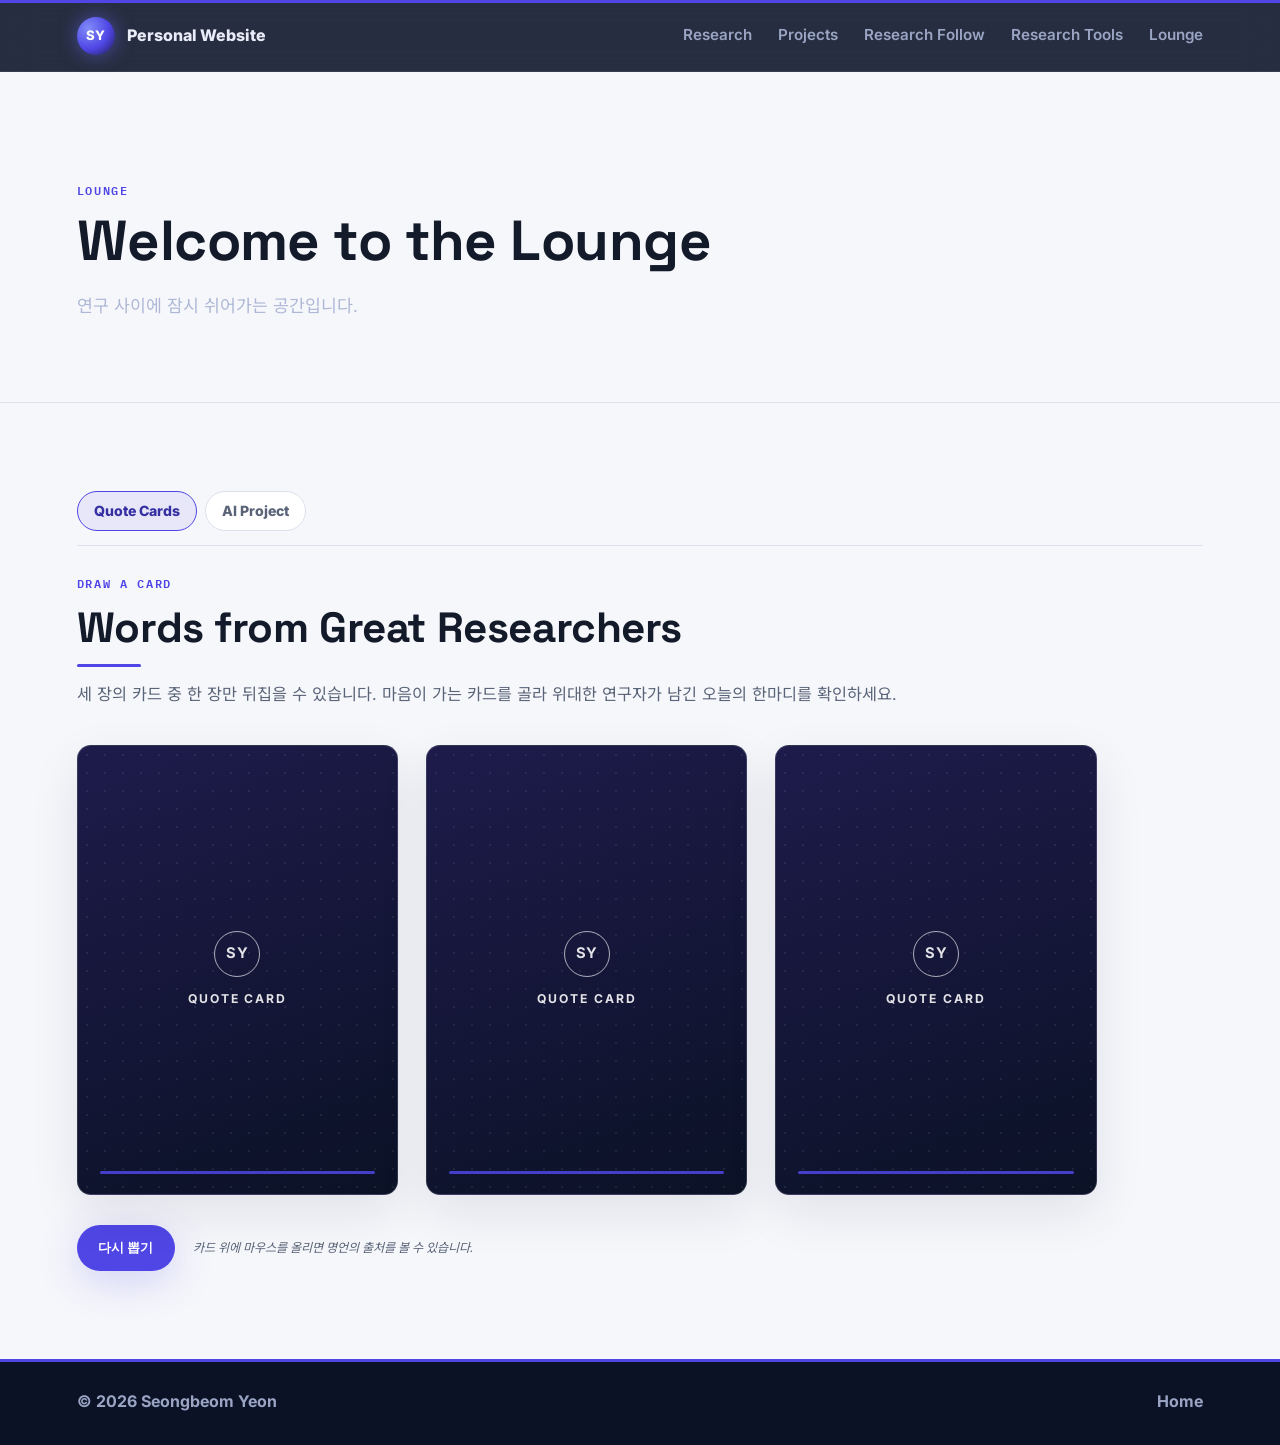
==== lounge.html @ f011535f "feat: Lounge·Research Themes 페이지와 네비게이션 드롭다운 추가 - Research Themes 상세 페이지 3종(theme-*.html)과 공용 진입점 th" ====
<!doctype html>
<html lang="ko">
  <head>
    <meta charset="UTF-8" />
    <meta name="viewport" content="width=device-width, initial-scale=1.0" />
    <meta name="robots" content="noindex" />
    <meta name="description" content="A hidden lounge — a small resting space inside the research portfolio." />
    <title>Lounge | Seongbeom Yeon</title>
    <link rel="preconnect" href="https://fonts.googleapis.com" />
    <link rel="preconnect" href="https://fonts.gstatic.com" crossorigin />
    <link
      href="https://fonts.googleapis.com/css2?family=Inter:wght@400;500;600;700;800&family=Noto+Sans+KR:wght@400;500;700;800&family=Space+Grotesk:wght@500;600;700&family=IBM+Plex+Mono:wght@500;600&display=swap"
      rel="stylesheet"
    />
    <link rel="stylesheet" href="css/styles.css" />
  </head>
  <body>
    <header class="site-header">
      <a class="brand" href="index.html" aria-label="Go to home">
        <span class="brand-mark">SY</span>
        <span>Personal Website</span>
      </a>
      <nav class="nav-links" aria-label="Primary navigation">
        <a href="index.html#research">Research</a>
        <div class="nav-item">
          <a href="index.html#projects">Projects</a>
          <div class="nav-dropdown">
            <a href="theme-nanomaterials-synthesis.html">Nanomaterials Synthesis</a>
            <a href="theme-surface-chemistry.html">Surface Chemistry</a>
            <a href="theme-direct-photolithography.html">Direct Photolithography</a>
          </div>
        </div>
        <a href="research-follow.html">Research Follow</a>
        <div class="nav-item">
          <a href="research-visualizations.html">Research Tools</a>
          <div class="nav-dropdown">
            <a href="research-visualizations.html#quantum">Band-gap Calculator</a>
            <a href="research-visualizations.html#surface-volume">S/V Ratio Calculator</a>
            <a href="research-visualizations.html#electron-cloud">Electron Cloud</a>
          </div>
        </div>
        <div class="nav-item">
          <a href="lounge.html" aria-current="page">Lounge</a>
          <div class="nav-dropdown">
            <a href="lounge.html#quote-cards">Quote Cards</a>
            <a href="lounge.html#ai-project">AI Project</a>
          </div>
        </div>
      </nav>
    </header>

    <main>
      <section class="page-hero section-band">
        <div>
          <p class="eyebrow">Lounge</p>
          <h1>Welcome to the Lounge</h1>
          <p class="hero-text">
            연구 사이에 잠시 쉬어가는 공간입니다.
          </p>
        </div>
      </section>

      <section class="section">
        <div class="tab-list" id="lounge-tabs" role="tablist" aria-label="Lounge menus">
          <button
            class="tab-button is-active"
            type="button"
            role="tab"
            data-tab="quote-cards"
            aria-selected="true"
            aria-controls="quote-cards-panel"
          >
            Quote Cards
          </button>
          <button
            class="tab-button"
            type="button"
            role="tab"
            data-tab="ai-project"
            aria-selected="false"
            aria-controls="ai-project-panel"
          >
            AI Project
          </button>
        </div>

        <div class="tab-panel" id="quote-cards-panel" data-tab-panel="quote-cards" role="tabpanel">
          <div class="section-heading">
            <p class="eyebrow">Draw a Card</p>
            <h2>Words from Great Researchers</h2>
            <p>
              세 장의 카드 중 한 장만 뒤집을 수 있습니다. 마음이 가는 카드를 골라 위대한 연구자가
              남긴 오늘의 한마디를 확인하세요.
            </p>
          </div>

          <div class="quote-deck" id="quote-deck" aria-live="polite"></div>

          <div class="quote-deck-toolbar">
            <button class="button primary" type="button" id="quote-redraw-button">다시 뽑기</button>
            <p class="calculator-reference">카드 위에 마우스를 올리면 명언의 출처를 볼 수 있습니다.</p>
          </div>
        </div>

        <div class="tab-panel" id="ai-project-panel" data-tab-panel="ai-project" role="tabpanel" hidden>
          <article class="project-showcase">
            <div class="section-heading">
              <p class="eyebrow">AI Project 01</p>
              <h2>AI Chat Program</h2>
              <p>직접 만든 AI chat 프로그램의 시연 영상입니다. 재생 버튼을 눌러 확인해 보세요.</p>
            </div>

            <figure class="video-frame">
              <div class="video-player" data-video-player>
                <video preload="metadata" poster="media/ai-chat-demo-poster.jpg" src="media/ai-chat-demo.mp4">
                  브라우저가 video 태그를 지원하지 않습니다.
                </video>
                <div class="video-controls">
                  <button class="video-control-button" type="button" data-play-toggle aria-label="재생/일시정지">▶</button>
                  <span class="video-time" data-seek-current>0:00</span>
                  <div class="video-seek-track" data-seek-track aria-label="재생 위치 이동">
                    <div class="video-seek-fill" data-seek-fill></div>
                  </div>
                  <span class="video-time" data-seek-duration>0:00</span>
                  <button class="video-control-button" type="button" data-fullscreen aria-label="전체 화면">⛶</button>
                </div>
              </div>
              <figcaption>AI chat 프로그램 데모 녹화 영상 · 하단 재생바를 드래그하면 원하는 시간으로 이동합니다</figcaption>
            </figure>

            <p class="calculator-reference">
              영상 파일을 <code>media/ai-chat-demo.mp4</code> 경로에 넣으면 이 자리에서 재생됩니다.
            </p>
          </article>

          <article class="project-showcase">
            <div class="section-heading">
              <p class="eyebrow">AI Project 02</p>
              <h2>Second Brain Project</h2>
              <p>개인 지식을 축적하고 연결하는 Second Brain 프로젝트의 시연 영상입니다.</p>
            </div>

            <figure class="video-frame">
              <div class="video-player" data-video-player>
                <video preload="metadata" src="media/second-brain-demo.mp4">
                  브라우저가 video 태그를 지원하지 않습니다.
                </video>
                <div class="video-controls">
                  <button class="video-control-button" type="button" data-play-toggle aria-label="재생/일시정지">▶</button>
                  <span class="video-time" data-seek-current>0:00</span>
                  <div class="video-seek-track" data-seek-track aria-label="재생 위치 이동">
                    <div class="video-seek-fill" data-seek-fill></div>
                  </div>
                  <span class="video-time" data-seek-duration>0:00</span>
                  <button class="video-control-button" type="button" data-fullscreen aria-label="전체 화면">⛶</button>
                </div>
              </div>
              <figcaption>Second Brain 프로젝트 데모 녹화 영상 · 하단 재생바를 드래그하면 원하는 시간으로 이동합니다</figcaption>
            </figure>

            <p class="calculator-reference">
              영상 파일을 <code>media/second-brain-demo.mp4</code> 경로에 넣으면 이 자리에서 재생됩니다.
            </p>
          </article>
        </div>
      </section>
    </main>

    <footer class="site-footer">
      <span>&copy; <span id="year"></span> Seongbeom Yeon</span>
      <a href="index.html">Home</a>
    </footer>

    <script type="module" src="js/pages/lounge-page.js"></script>
  </body>
</html>
---- css/styles.css ----
:root {
  --bg: #f6f7fb;
  --surface: #ffffff;
  --ink: #131a2a;
  --muted: #5a6478;
  --line: #dde1ec;
  --accent: #4f46e5;
  --accent-dark: #3730a3;
  --clay: #d97706;
  --blue: #2563eb;
  --deep: #0b1226;
  --deep-soft: #121a33;
  --accent-line: #4f46e5;
  --shadow: 0 18px 50px rgba(19, 26, 42, 0.09);
  --glow: 0 10px 40px rgba(79, 70, 229, 0.22);
  --radius: 12px;
  --font-display: "Space Grotesk", "Noto Sans KR", system-ui, sans-serif;
  --font-mono: "IBM Plex Mono", "Noto Sans KR", monospace;
}

* {
  box-sizing: border-box;
}

html {
  scroll-behavior: smooth;
}

body {
  margin: 0;
  background: var(--bg);
  color: var(--ink);
  font-family: "Inter", "Noto Sans KR", system-ui, sans-serif;
  line-height: 1.6;
}

a {
  color: inherit;
  text-decoration: none;
}

/* ---------- Header: dark instrument bar with accent edge ---------- */

.site-header {
  position: sticky;
  top: 0;
  z-index: 10;
  display: flex;
  align-items: center;
  justify-content: space-between;
  min-height: 72px;
  padding: 0 6vw;
  border-bottom: 1px solid rgba(255, 255, 255, 0.08);
  background: rgba(11, 18, 38, 0.88);
  color: #e8ecf8;
  backdrop-filter: blur(16px);
}

.site-header::before {
  content: "";
  position: absolute;
  top: 0;
  left: 0;
  right: 0;
  height: 3px;
  background: var(--accent-line);
}

.brand,
.nav-links,
.site-footer {
  display: flex;
  align-items: center;
}

.brand {
  gap: 12px;
  font-weight: 800;
}

.brand-mark {
  display: grid;
  width: 38px;
  height: 38px;
  place-items: center;
  border: 0;
  border-radius: 50%;
  background: radial-gradient(circle at 30% 30%, #818cf8, #4f46e5 55%, #1e1b4b);
  box-shadow: 0 0 18px rgba(99, 102, 241, 0.55);
  color: #fff;
  font-size: 0.82rem;
}

.nav-links {
  gap: 26px;
  color: #9aa5c4;
  font-size: 0.95rem;
  font-weight: 600;
}

.nav-links a:hover {
  color: #fff;
}

.text-link:hover,
.site-footer a:hover {
  color: #a5b4fc;
}

.nav-item {
  position: relative;
}

.nav-dropdown {
  position: absolute;
  top: calc(100% + 10px);
  left: 50%;
  transform: translateX(-50%);
  display: none;
  min-width: 200px;
  padding: 8px;
  border: 1px solid rgba(255, 255, 255, 0.12);
  border-radius: var(--radius);
  background: var(--deep-soft);
  box-shadow: 0 18px 50px rgba(0, 0, 0, 0.45);
}

/* invisible bridge so hover survives the gap between link and dropdown */
.nav-dropdown::before {
  content: "";
  position: absolute;
  top: -12px;
  left: 0;
  right: 0;
  height: 12px;
}

.nav-item:hover .nav-dropdown,
.nav-item:focus-within .nav-dropdown {
  display: block;
}

.nav-dropdown a {
  display: block;
  padding: 7px 10px;
  border-radius: 8px;
  font-size: 0.85rem;
  white-space: nowrap;
}

.nav-dropdown a:hover,
.nav-dropdown a:focus-visible {
  background: rgba(129, 140, 248, 0.16);
  color: #c7d2fe;
}

.section-band,
.section {
  padding: 88px 6vw;
}

/* ---------- Hero: glowing quantum dots on deep navy ---------- */

.hero {
  position: relative;
  display: grid;
  grid-template-columns: minmax(0, 1.1fr) minmax(320px, 0.9fr);
  gap: 56px;
  min-height: calc(92vh - 72px);
  align-items: center;
  overflow: hidden;
  background:
    radial-gradient(rgba(255, 255, 255, 0.055) 1px, transparent 1.6px),
    radial-gradient(560px 420px at 12% 18%, rgba(99, 102, 241, 0.32), transparent 70%),
    radial-gradient(520px 420px at 88% 24%, rgba(59, 130, 246, 0.22), transparent 70%),
    radial-gradient(620px 480px at 70% 92%, rgba(79, 70, 229, 0.18), transparent 70%),
    var(--deep);
  background-size: 26px 26px, auto, auto, auto, auto;
  color: #eef1fb;
}

/* floating quantum dots */
.hero::before,
.hero::after {
  content: "";
  position: absolute;
  border-radius: 50%;
  pointer-events: none;
}

.hero::before {
  width: 14px;
  height: 14px;
  top: 22%;
  left: 44%;
  background: #818cf8;
  box-shadow:
    0 0 22px 6px rgba(129, 140, 248, 0.55),
    26vw 34vh 18px 4px rgba(99, 102, 241, 0.5),
    -18vw 44vh 16px 3px rgba(96, 165, 250, 0.45);
}

.hero::after {
  width: 10px;
  height: 10px;
  top: 66%;
  left: 8%;
  background: #a5b4fc;
  box-shadow:
    0 0 20px 5px rgba(165, 180, 252, 0.55),
    38vw -28vh 14px 3px rgba(79, 70, 229, 0.45);
}

.hero-copy {
  position: relative;
  z-index: 1;
  display: grid;
  gap: 24px;
}

.eyebrow,
.box-label {
  margin: 0 0 12px;
  color: var(--accent);
  font-family: var(--font-mono);
  font-size: 0.74rem;
  font-weight: 600;
  letter-spacing: 0.14em;
  text-transform: uppercase;
}

.hero .eyebrow {
  color: #a5b4fc;
}

h1,
h2,
h3,
p {
  margin-top: 0;
}

h1,
h2,
h3 {
  font-family: var(--font-display);
}

h1 {
  max-width: 920px;
  margin-bottom: 22px;
  font-size: clamp(2.05rem, 4.4vw, 4.05rem);
  line-height: 1.03;
  letter-spacing: -0.01em;
}

.hero h1 {
  max-width: 780px;
  margin-bottom: 0;
  font-size: clamp(2rem, 3.7vw, 3.55rem);
}

h2 {
  margin-bottom: 14px;
  font-size: clamp(1.85rem, 3.3vw, 3.05rem);
  line-height: 1.08;
  letter-spacing: -0.01em;
}

h3 {
  margin-bottom: 10px;
  font-size: 1.18rem;
  line-height: 1.28;
}

.hero-text {
  max-width: 720px;
  margin-bottom: 8px;
  color: #aeb8d6;
  font-size: 1.08rem;
}

.button {
  display: inline-flex;
  align-items: center;
  justify-content: center;
  min-height: 46px;
  padding: 0 20px;
  border: 1px solid var(--ink);
  border-radius: 999px;
  font-weight: 800;
}

.button.primary {
  border-color: transparent;
  background: var(--accent);
  box-shadow: var(--glow);
  color: #fff;
}

.button.primary:hover {
  background: var(--accent-dark);
}

.stat-grid {
  display: grid;
  grid-template-columns: repeat(3, minmax(0, 1fr));
  gap: 18px;
  max-width: 820px;
  margin: 12px 0 0;
}

.stat-grid div {
  padding: 20px 0 0;
  border-top: 1px solid rgba(255, 255, 255, 0.16);
}

.stat-grid dt {
  color: #8fa0c9;
  font-family: var(--font-mono);
  font-size: 0.72rem;
  font-weight: 600;
  letter-spacing: 0.1em;
  text-transform: uppercase;
}

.stat-grid dd {
  margin: 10px 0 0;
  font-weight: 700;
}

.stat-grid dd span {
  display: flex;
  align-items: baseline;
  gap: 8px;
  margin-top: 5px;
}

.stat-grid dd span::before {
  content: "";
  flex: 0 0 auto;
  width: 6px;
  height: 6px;
  border-radius: 50%;
  background: #818cf8;
  box-shadow: 0 0 8px rgba(129, 140, 248, 0.8);
  transform: translateY(-1px);
}

.research-visual {
  position: relative;
  z-index: 1;
  min-height: 480px;
  border: 1px solid rgba(255, 255, 255, 0.14);
  border-radius: var(--radius);
  box-shadow: 0 24px 70px rgba(0, 0, 0, 0.4);
}

.cv-placeholder {
  display: grid;
  place-items: center;
  padding: 32px;
  background: rgba(255, 255, 255, 0.04);
  backdrop-filter: blur(8px);
}

.cv-placeholder > div {
  width: 100%;
  min-height: 360px;
  display: grid;
  place-content: center;
  padding: 32px;
  border: 1px dashed rgba(174, 184, 214, 0.4);
  border-radius: var(--radius);
  color: #aeb8d6;
  text-align: center;
}

.cv-placeholder h2 {
  margin-bottom: 8px;
  color: #fff;
  font-size: clamp(1.5rem, 2.2vw, 2.1rem);
}

/* ---------- Content sections ---------- */

.section {
  border-top: 1px solid var(--line);
}

.section.muted {
  background:
    radial-gradient(rgba(79, 70, 229, 0.07) 1px, transparent 1.5px),
    #eef0f9;
  background-size: 22px 22px, auto;
}

.section-heading {
  max-width: 820px;
  margin-bottom: 38px;
}

.section-heading h2 {
  position: relative;
  padding-bottom: 16px;
}

.section-heading h2::after {
  content: "";
  position: absolute;
  left: 0;
  bottom: 0;
  width: 64px;
  height: 3px;
  border-radius: 999px;
  background: var(--accent-line);
}

.section-heading p:not(.eyebrow) {
  color: var(--muted);
  font-size: 1.02rem;
}

.research-layout {
  display: grid;
  grid-template-columns: minmax(280px, 0.36fr) minmax(0, 0.64fr);
  gap: 18px;
  align-items: stretch;
}

.scholar-box,
.publication-card,
.follow-preview,
.follow-card,
.theme-grid article {
  border: 1px solid var(--line);
  border-radius: var(--radius);
  background: var(--surface);
}

.scholar-box {
  position: static;
  height: 100%;
  min-height: 100%;
  padding: 18px;
}

.scholar-box p:not(.box-label),
.publication-card p,
.follow-preview p,
.follow-card p,
.theme-grid p {
  color: var(--muted);
}

.text-link {
  display: inline-flex;
  margin-top: 10px;
  color: var(--accent-dark);
  font-weight: 800;
}

.citation-widget {
  margin-top: 16px;
}

.citation-table {
  width: 100%;
  border-collapse: collapse;
  font-size: 0.8rem;
}

.citation-table th,
.citation-table td {
  padding: 6px;
  border-bottom: 1px solid var(--line);
  text-align: right;
}

.citation-table td {
  font-family: var(--font-mono);
}

.citation-table th:first-child {
  color: var(--muted);
  text-align: left;
}

.citation-chart {
  display: flex;
  align-items: end;
  justify-content: space-between;
  gap: 2px;
  height: 150px;
  margin-top: 12px;
  padding: 10px;
  border: 1px solid var(--line);
  border-radius: var(--radius);
  background: #f8f9ff;
}

.citation-chart span {
  flex: 1 1 0;
  height: var(--bar-height);
  min-height: 10px;
  max-width: 32px;
  border-radius: 6px 6px 2px 2px;
  background: linear-gradient(180deg, #6366f1, rgba(99, 102, 241, 0.4));
}

.citation-years {
  display: flex;
  justify-content: space-between;
  gap: 2px;
  padding: 0 10px;
  margin-top: 5px;
  color: var(--muted);
  font-family: var(--font-mono);
  font-size: 0.62rem;
  font-weight: 600;
}

.citation-years span {
  flex: 1 1 0;
  max-width: 32px;
  text-align: center;
}

.citation-note {
  margin: 9px 0 0;
  font-size: 0.74rem;
}

.publication-list {
  display: grid;
  gap: 10px;
}

.publication-showcase {
  display: grid;
  gap: 18px;
  height: 100%;
}

.publication-showcase > div {
  display: grid;
}

.publication-card {
  padding: 12px 14px;
  transition: border-color 0.2s ease;
}

.publication-card:hover {
  border-color: rgba(79, 70, 229, 0.45);
}

.publication-card-featured {
  border-color: rgba(79, 70, 229, 0.4);
  background:
    linear-gradient(135deg, rgba(99, 102, 241, 0.1), transparent 55%),
    var(--surface);
}

.publication-card h3 {
  max-width: 840px;
  margin-bottom: 5px;
  font-size: 0.98rem;
}

.publication-card p {
  margin-bottom: 0;
  font-size: 0.86rem;
}

/* ---------- Theme cards: spectral top edge + lift ---------- */

.theme-grid {
  display: grid;
  gap: 14px;
  grid-template-columns: repeat(3, minmax(0, 1fr));
}

.theme-grid article {
  position: relative;
  height: 100%;
  padding: 26px 22px 22px;
  overflow: hidden;
}

.theme-grid article::before {
  content: "";
  position: absolute;
  top: 0;
  left: 0;
  right: 0;
  height: 3px;
  background: var(--accent-line);
  opacity: 0.85;
}

.theme-card-link {
  display: block;
  color: inherit;
  text-decoration: none;
}

.theme-card-link article {
  transition: border-color 0.2s ease, box-shadow 0.25s ease, transform 0.25s ease;
}

.theme-card-link:hover article,
.theme-card-link:focus-visible article {
  border-color: rgba(79, 70, 229, 0.55);
  box-shadow: var(--glow);
  transform: translateY(-4px);
}

.status-flag {
  display: inline-block;
  margin-left: 6px;
  padding: 1px 9px;
  border: 1px solid rgba(217, 119, 6, 0.35);
  border-radius: 999px;
  background: rgba(245, 158, 11, 0.12);
  color: var(--clay);
  font-size: 0.66rem;
  font-weight: 700;
  letter-spacing: 0.02em;
  vertical-align: middle;
  white-space: nowrap;
}

.follow-preview {
  display: flex;
  align-items: center;
  justify-content: space-between;
  gap: 24px;
  padding: 26px;
}

.follow-preview p:last-child {
  margin-bottom: 0;
}

.page-hero {
  display: grid;
  grid-template-columns: minmax(0, 1fr);
  gap: 24px;
  align-items: center;
  min-height: 330px;
  padding-bottom: 54px;
}

.page-hero h1 {
  max-width: 860px;
}

.follow-toolbar {
  display: flex;
  align-items: end;
  justify-content: space-between;
  gap: 20px;
  margin-bottom: 18px;
}

.follow-status {
  display: none;
}

.follow-toolbar h2 {
  margin-bottom: 0;
}

.loading-card,
.empty-state {
  border: 1px solid var(--line);
  border-radius: var(--radius);
  background: var(--surface);
}

.follow-list {
  display: grid;
  gap: 8px;
}

.loading-card {
  display: flex;
  align-items: center;
  gap: 14px;
  padding: 18px;
  color: var(--muted);
}

.loading-card h3 {
  margin-bottom: 2px;
  font-size: 1rem;
}

.loading-card p {
  margin-bottom: 0;
}

.loading-spinner {
  width: 24px;
  height: 24px;
  flex: 0 0 auto;
  border: 3px solid rgba(79, 70, 229, 0.16);
  border-top-color: var(--accent);
  border-radius: 50%;
  animation: spin 0.85s linear infinite;
}

@keyframes spin {
  to {
    transform: rotate(360deg);
  }
}

.follow-card {
  display: grid;
  grid-template-columns: minmax(126px, 0.18fr) minmax(0, 1fr) auto;
  gap: 14px;
  align-items: center;
  padding: 12px 14px;
}

.follow-date {
  color: var(--accent-dark);
  font-family: var(--font-mono);
  font-size: 0.76rem;
  font-weight: 600;
}

.follow-topic {
  display: inline-flex;
  width: fit-content;
  margin-top: 6px;
  padding: 3px 8px;
  border: 1px solid var(--line);
  border-radius: 999px;
  color: var(--muted);
  font-size: 0.7rem;
  font-weight: 800;
  text-transform: uppercase;
}

.follow-card h3 {
  margin-bottom: 3px;
  font-size: 0.98rem;
  line-height: 1.28;
}

.follow-card p {
  margin-bottom: 0;
}

.follow-doi {
  font-size: 0.8rem;
  overflow-wrap: anywhere;
}

.follow-open {
  margin-top: 0;
  white-space: nowrap;
}

.empty-state {
  padding: 28px;
}

.empty-state p {
  margin-bottom: 0;
  color: var(--muted);
}

/* ---------- Footer: dark bookend with accent edge ---------- */

.site-footer {
  position: relative;
  justify-content: space-between;
  min-height: 86px;
  padding: 0 6vw;
  border-top: 0;
  background: var(--deep);
  color: #9aa5c4;
  font-weight: 700;
}

.site-footer::before {
  content: "";
  position: absolute;
  top: 0;
  left: 0;
  right: 0;
  height: 3px;
  background: var(--accent-line);
}

/* ---------- Tabs & calculators (shared pages) ---------- */

.tab-list {
  display: flex;
  flex-wrap: wrap;
  gap: 8px;
  margin-bottom: 28px;
  padding-bottom: 14px;
  border-bottom: 1px solid var(--line);
}

.tab-button {
  display: inline-flex;
  align-items: center;
  gap: 8px;
  min-height: 40px;
  padding: 0 16px;
  border: 1px solid var(--line);
  border-radius: 999px;
  background: var(--surface);
  color: var(--muted);
  cursor: pointer;
  font: inherit;
  font-size: 0.88rem;
  font-weight: 800;
}

.tab-button:hover:not(:disabled),
.tab-button.is-active {
  border-color: var(--accent);
  background: rgba(79, 70, 229, 0.09);
  color: var(--accent-dark);
}

.tab-button:disabled {
  cursor: not-allowed;
  opacity: 0.6;
}

.tab-panel[hidden] {
  display: none;
}

.calculator-layout {
  display: grid;
  grid-template-columns: minmax(280px, 0.4fr) minmax(0, 0.6fr);
  gap: 18px;
  align-items: start;
}

.calculator-controls,
.calculator-result {
  display: grid;
  gap: 16px;
  padding: 20px;
  border: 1px solid var(--line);
  border-radius: var(--radius);
  background: var(--surface);
}

.param-field {
  display: grid;
  gap: 8px;
}

.param-field span {
  color: var(--muted);
  font-family: var(--font-mono);
  font-size: 0.76rem;
  font-weight: 600;
  letter-spacing: 0.06em;
  text-transform: uppercase;
}

.param-field select,
.param-field input[type="range"] {
  width: 100%;
}

.param-field select {
  min-height: 40px;
  padding: 0 10px;
  border: 1px solid var(--line);
  border-radius: var(--radius);
  background: var(--surface);
  color: var(--ink);
  font: inherit;
}

.param-field input[type="range"] {
  accent-color: var(--accent);
}

.param-field output {
  color: var(--accent-dark);
  font-family: var(--font-mono);
  font-weight: 600;
}

.calculator-reference {
  margin: 0;
  color: var(--muted);
  font-size: 0.76rem;
  font-style: italic;
}

.morphology-params {
  display: grid;
  gap: 16px;
}

.morphology-diagram svg {
  width: 100%;
  max-width: 260px;
  height: auto;
  display: block;
  margin: 0 auto;
}

.morphology-diagram .face {
  stroke: rgba(19, 26, 42, 0.5);
  stroke-width: 1;
  stroke-linejoin: round;
}

.morphology-diagram .edge {
  stroke: rgba(19, 26, 42, 0.75);
  stroke-width: 1.4;
  stroke-linejoin: round;
  stroke-linecap: round;
  fill: none;
}

.morphology-diagram .edge-hidden {
  stroke: rgba(19, 26, 42, 0.4);
  stroke-width: 1.2;
  stroke-dasharray: 4 3;
  fill: none;
}

.morphology-diagram .dimension-line {
  stroke: var(--accent-dark);
  stroke-width: 1;
  stroke-dasharray: 3 3;
  fill: none;
}

.morphology-diagram text {
  fill: var(--muted);
  font-size: 9px;
  font-weight: 700;
}

.emission-swatch {
  height: 84px;
  border: 1px solid var(--line);
  border-radius: var(--radius);
  background-color: transparent;
  transition: background-color 0.2s ease;
}

.emission-swatch.is-non-visible {
  background-image: repeating-linear-gradient(
    45deg,
    var(--line),
    var(--line) 6px,
    transparent 6px,
    transparent 12px
  );
}

.calculator-output {
  display: grid;
  gap: 10px;
  margin: 0;
}

.calculator-output div {
  padding-top: 10px;
  border-top: 1px solid var(--line);
}

.calculator-output dt {
  color: var(--muted);
  font-family: var(--font-mono);
  font-size: 0.72rem;
  font-weight: 600;
  letter-spacing: 0.06em;
  text-transform: uppercase;
}

.calculator-output dt .keep-case {
  text-transform: none;
}

.calculator-output dd {
  margin: 4px 0 0;
  font-weight: 700;
}

.calculator-chart svg {
  width: 100%;
  height: auto;
}

.calculator-chart path {
  fill: none;
  stroke: var(--accent);
  stroke-width: 2;
}

.calculator-chart circle {
  fill: var(--clay);
}

.calculator-chart text {
  fill: var(--muted);
  font-size: 9px;
}

.param-field input[type="text"] {
  width: 100%;
  min-height: 40px;
  padding: 0 10px;
  border: 1px solid var(--line);
  border-radius: var(--radius);
  background: var(--surface);
  color: var(--ink);
  font: inherit;
}

.electron-cloud-canvas-wrap {
  position: relative;
  border: 1px solid var(--line);
  border-radius: var(--radius);
  background: #fff;
  overflow: hidden;
}

.electron-cloud-canvas-wrap canvas {
  display: block;
  width: 100%;
}

.electron-cloud-tooltip {
  position: absolute;
  transform: translate(-50%, -100%);
  padding: 4px 8px;
  border-radius: 6px;
  background: rgba(19, 26, 42, 0.9);
  color: #fff;
  font-size: 0.72rem;
  font-weight: 700;
  white-space: nowrap;
  pointer-events: none;
}

.electron-cloud-legend {
  display: grid;
  gap: 6px;
}

.electron-cloud-legend-bar {
  height: 10px;
  border: 1px solid var(--line);
  border-radius: 999px;
}

.electron-cloud-legend-labels {
  display: flex;
  justify-content: space-between;
  gap: 8px;
  color: var(--muted);
  font-size: 0.72rem;
  font-weight: 700;
}

@media (max-width: 940px) {
  .hero,
  .research-layout,
  .page-hero,
  .follow-card,
  .theme-grid,
  .calculator-layout {
    grid-template-columns: 1fr;
  }

  .hero {
    min-height: auto;
    padding-top: 64px;
  }

  .research-visual {
    min-height: 420px;
  }

  .scholar-box {
    position: static;
  }
}

@media (max-width: 680px) {
  .site-header {
    align-items: flex-start;
    flex-direction: column;
    gap: 14px;
    padding-top: 16px;
    padding-bottom: 16px;
  }

  .nav-links {
    width: 100%;
    flex-wrap: wrap;
    justify-content: flex-start;
    gap: 12px 18px;
    font-size: 0.88rem;
  }

  .section-band,
  .section {
    padding: 56px 5vw;
  }

  .stat-grid,
  .follow-preview {
    grid-template-columns: 1fr;
  }

  .follow-preview,
  .follow-toolbar {
    align-items: flex-start;
    flex-direction: column;
  }

  .research-visual {
    min-height: 360px;
  }

  .site-footer {
    align-items: flex-start;
    flex-direction: column;
    justify-content: center;
    gap: 6px;
  }
}

/* ---------- Lounge — quote cards ---------- */

.quote-deck {
  display: grid;
  grid-template-columns: repeat(3, minmax(0, 1fr));
  gap: 28px;
  max-width: 1020px;
}

.quote-card {
  position: relative;
  aspect-ratio: 5 / 7;
  padding: 0;
  border: 0;
  background: none;
  perspective: 1200px;
  cursor: pointer;
  font: inherit;
  color: inherit;
  text-align: center;
  animation: quote-card-deal 0.5s ease backwards;
  animation-delay: var(--deal-delay, 0ms);
}

@keyframes quote-card-deal {
  from {
    opacity: 0;
    transform: translateY(26px);
  }
}

.quote-card-inner {
  position: absolute;
  inset: 0;
  display: block;
  transform-style: preserve-3d;
  transition: transform 0.65s cubic-bezier(0.3, 0.7, 0.3, 1);
}

.quote-card:not(.is-flipped, :disabled):hover .quote-card-inner,
.quote-card:not(.is-flipped, :disabled):focus-visible .quote-card-inner {
  transform: translateY(-8px) rotate(-1.2deg);
}

.quote-card.is-flipped {
  cursor: default;
}

.quote-card:disabled {
  cursor: default;
  opacity: 0.4;
  filter: saturate(0.35);
  transition: opacity 0.4s ease, filter 0.4s ease;
}

.quote-card.is-flipped .quote-card-inner {
  transform: rotateY(180deg);
}

.quote-card-face {
  position: absolute;
  inset: 0;
  display: flex;
  flex-direction: column;
  align-items: center;
  justify-content: center;
  gap: 12px;
  padding: 26px 22px;
  border: 1px solid var(--line);
  border-radius: 14px;
  background: var(--surface);
  box-shadow: var(--shadow);
  backface-visibility: hidden;
}

.quote-card-back {
  border-color: rgba(255, 255, 255, 0.14);
  background:
    radial-gradient(rgba(255, 255, 255, 0.07) 1px, transparent 1.5px),
    linear-gradient(160deg, #1e1b4b 0%, var(--deep) 100%);
  background-size: 18px 18px, auto;
  color: rgba(255, 255, 255, 0.88);
  font-size: 0.76rem;
  font-weight: 700;
  letter-spacing: 0.16em;
  text-transform: uppercase;
}

.quote-card-back::after {
  content: "";
  position: absolute;
  left: 22px;
  right: 22px;
  bottom: 20px;
  height: 3px;
  border-radius: 999px;
  background: var(--accent-line);
  opacity: 0.85;
}

.quote-card-logo {
  display: grid;
  width: 46px;
  height: 46px;
  place-items: center;
  border: 1px solid rgba(255, 255, 255, 0.65);
  border-radius: 50%;
  font-size: 0.92rem;
  letter-spacing: 0.04em;
}

.quote-card-front {
  overflow-y: auto;
  justify-content: flex-start;
  transform: rotateY(180deg);
}

/* auto margins center the content when it fits, but let it scroll from the top when it overflows */
.quote-card-front .quote-card-mark {
  margin-top: auto;
}

.quote-card-front .quote-card-author {
  margin-bottom: auto;
}

.quote-card-mark {
  color: var(--accent);
  font-size: 2.3rem;
  font-weight: 800;
  line-height: 0.6;
}

.quote-card-text {
  font-size: 0.96rem;
  font-weight: 600;
  line-height: 1.5;
}

.quote-card-translation {
  color: var(--muted);
  font-size: 0.84rem;
  line-height: 1.6;
}

.quote-card-author {
  display: grid;
  gap: 2px;
  margin-top: 4px;
  color: var(--accent-dark);
  font-size: 0.86rem;
  font-weight: 700;
}

.quote-card-author em {
  color: var(--muted);
  font-size: 0.74rem;
  font-style: normal;
  font-weight: 500;
}

.quote-deck-toolbar {
  display: flex;
  flex-wrap: wrap;
  align-items: center;
  gap: 18px;
  margin-top: 30px;
}

.quote-deck-toolbar .calculator-reference {
  margin: 0;
}

/* ---------- Lounge — AI project videos ---------- */

.project-showcase + .project-showcase {
  margin-top: 56px;
  padding-top: 48px;
  border-top: 1px solid var(--line);
}

.video-frame {
  max-width: 920px;
  margin: 0 0 18px;
}

.video-player {
  position: relative;
  border: 1px solid var(--line);
  border-radius: 14px;
  overflow: hidden;
  background: var(--deep);
  box-shadow: var(--shadow);
}

.video-player video {
  display: block;
  width: 100%;
  aspect-ratio: 16 / 9;
  cursor: pointer;
}

.video-controls {
  position: absolute;
  right: 0;
  bottom: 0;
  left: 0;
  display: flex;
  align-items: center;
  gap: 12px;
  padding: 26px 16px 12px;
  background: linear-gradient(to top, rgba(0, 0, 0, 0.72), rgba(0, 0, 0, 0));
  opacity: 1;
  transition: opacity 0.25s ease;
}

.video-player.is-playing:not(:hover):not(:focus-within) .video-controls {
  opacity: 0;
}

.video-control-button {
  border: none;
  padding: 0;
  background: none;
  color: #fff;
  font-size: 0.95rem;
  line-height: 1;
  cursor: pointer;
}

.video-time {
  min-width: 38px;
  color: rgba(255, 255, 255, 0.9);
  font-size: 0.8rem;
  font-variant-numeric: tabular-nums;
  text-align: center;
}

.video-seek-track {
  position: relative;
  flex: 1;
  height: 6px;
  border-radius: 999px;
  background: rgba(255, 255, 255, 0.3);
  cursor: pointer;
  touch-action: none;
}

.video-seek-fill {
  position: absolute;
  top: 0;
  bottom: 0;
  left: 0;
  width: 0;
  border-radius: inherit;
  background: var(--accent);
}

.video-seek-fill::after {
  content: "";
  position: absolute;
  top: 50%;
  right: -7px;
  width: 14px;
  height: 14px;
  border-radius: 50%;
  background: #fff;
  transform: translateY(-50%);
}

.video-frame figcaption {
  margin-top: 10px;
  color: var(--muted);
  font-size: 0.85rem;
}

@media (max-width: 900px) {
  .quote-deck {
    grid-template-columns: minmax(0, 1fr);
    max-width: 360px;
  }

  .quote-card {
    aspect-ratio: 4 / 5;
  }
}
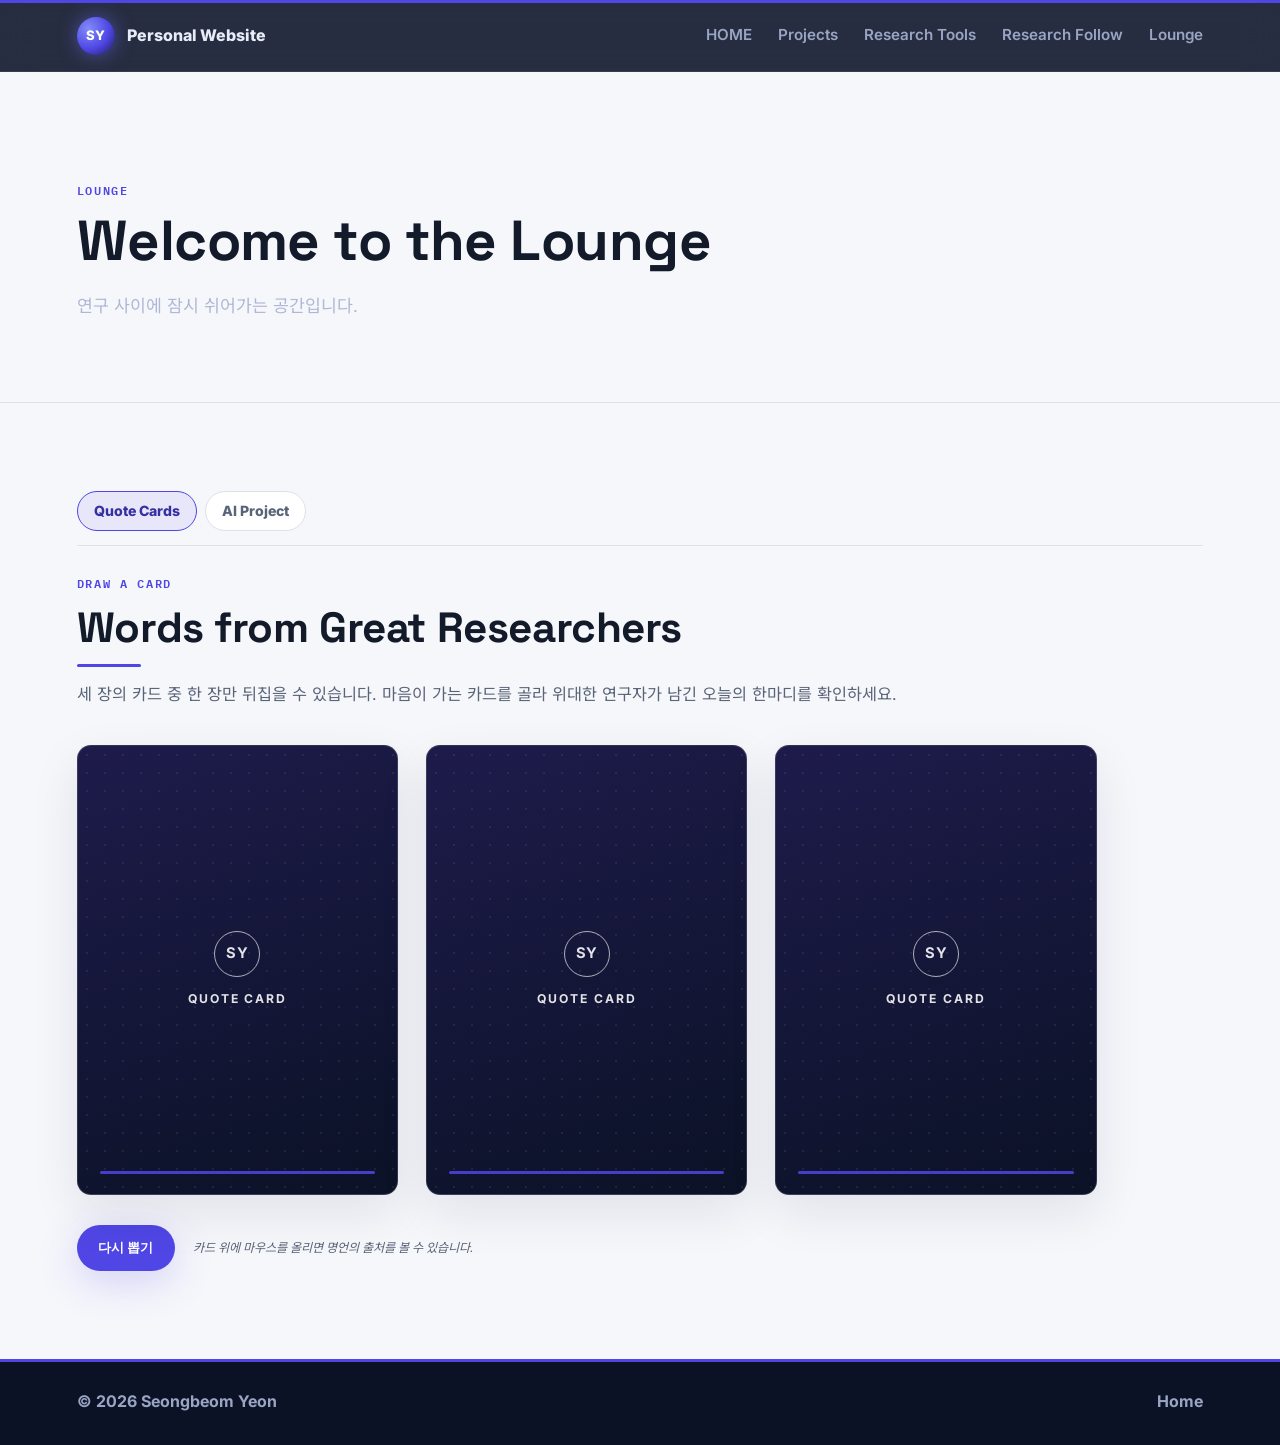
==== commit 8f0dc984: "feat: CV 카드·Nanomaterials 연구 소개·네비게이션 개편 - 홈 히어로에 프로필 사진·학력·CV PDF 링크를 담은 CV 카드 추가 - Nanomaterials S" ====
--- a/lounge.html
+++ b/lounge.html
@@ -21,7 +21,7 @@
         <span>Personal Website</span>
       </a>
       <nav class="nav-links" aria-label="Primary navigation">
-        <a href="index.html#research">Research</a>
+        <a href="index.html">HOME</a>
         <div class="nav-item">
           <a href="index.html#projects">Projects</a>
           <div class="nav-dropdown">
@@ -30,7 +30,6 @@
             <a href="theme-direct-photolithography.html">Direct Photolithography</a>
           </div>
         </div>
-        <a href="research-follow.html">Research Follow</a>
         <div class="nav-item">
           <a href="research-visualizations.html">Research Tools</a>
           <div class="nav-dropdown">
@@ -39,6 +38,7 @@
             <a href="research-visualizations.html#electron-cloud">Electron Cloud</a>
           </div>
         </div>
+        <a href="research-follow.html">Research Follow</a>
         <div class="nav-item">
           <a href="lounge.html" aria-current="page">Lounge</a>
           <div class="nav-dropdown">
@@ -125,12 +125,7 @@
                   <button class="video-control-button" type="button" data-fullscreen aria-label="전체 화면">⛶</button>
                 </div>
               </div>
-              <figcaption>AI chat 프로그램 데모 녹화 영상 · 하단 재생바를 드래그하면 원하는 시간으로 이동합니다</figcaption>
             </figure>
-
-            <p class="calculator-reference">
-              영상 파일을 <code>media/ai-chat-demo.mp4</code> 경로에 넣으면 이 자리에서 재생됩니다.
-            </p>
           </article>
 
           <article class="project-showcase">
@@ -142,7 +137,7 @@
 
             <figure class="video-frame">
               <div class="video-player" data-video-player>
-                <video preload="metadata" src="media/second-brain-demo.mp4">
+                <video preload="metadata" poster="media/second-brain-demo-poster.jpg" src="media/second-brain-demo.mp4">
                   브라우저가 video 태그를 지원하지 않습니다.
                 </video>
                 <div class="video-controls">
@@ -155,12 +150,7 @@
                   <button class="video-control-button" type="button" data-fullscreen aria-label="전체 화면">⛶</button>
                 </div>
               </div>
-              <figcaption>Second Brain 프로젝트 데모 녹화 영상 · 하단 재생바를 드래그하면 원하는 시간으로 이동합니다</figcaption>
             </figure>
-
-            <p class="calculator-reference">
-              영상 파일을 <code>media/second-brain-demo.mp4</code> 경로에 넣으면 이 자리에서 재생됩니다.
-            </p>
           </article>
         </div>
       </section>
--- a/css/styles.css
+++ b/css/styles.css
@@ -166,8 +166,7 @@
   display: grid;
   grid-template-columns: minmax(0, 1.1fr) minmax(320px, 0.9fr);
   gap: 56px;
-  min-height: calc(92vh - 72px);
-  align-items: center;
+  align-items: stretch;
   overflow: hidden;
   background:
     radial-gradient(rgba(255, 255, 255, 0.055) 1px, transparent 1.6px),
@@ -356,30 +355,100 @@
   box-shadow: 0 24px 70px rgba(0, 0, 0, 0.4);
 }
 
-.cv-placeholder {
-  display: grid;
-  place-items: center;
-  padding: 32px;
-  background: rgba(255, 255, 255, 0.04);
-  backdrop-filter: blur(8px);
-}
-
-.cv-placeholder > div {
+.cv-card {
+  align-self: start;
+  display: flex;
+  flex-direction: column;
+  overflow: hidden;
+  background: #05060b;
+}
+
+.cv-photo {
+  margin: 0;
+  position: relative;
+  height: 360px;
+  background: #000;
+}
+
+.cv-photo img {
   width: 100%;
-  min-height: 360px;
-  display: grid;
-  place-content: center;
-  padding: 32px;
-  border: 1px dashed rgba(174, 184, 214, 0.4);
-  border-radius: var(--radius);
-  color: #aeb8d6;
-  text-align: center;
-}
-
-.cv-placeholder h2 {
-  margin-bottom: 8px;
+  height: 100%;
+  object-fit: cover;
+  object-position: 62% 22%;
+  display: block;
+}
+
+.cv-photo::after {
+  content: "";
+  position: absolute;
+  inset: 0;
+  background: linear-gradient(to bottom, transparent 55%, rgba(5, 6, 11, 0.85) 100%);
+  pointer-events: none;
+}
+
+.cv-body {
+  padding: 20px 28px 24px;
+  color: #dfe4f4;
+}
+
+.cv-body h2 {
+  margin: 0 0 14px;
   color: #fff;
   font-size: clamp(1.5rem, 2.2vw, 2.1rem);
+}
+
+.cv-education {
+  list-style: none;
+  margin: 0;
+  padding: 0;
+  display: grid;
+  gap: 12px;
+}
+
+.cv-education li {
+  display: grid;
+  gap: 2px;
+  padding-left: 14px;
+  border-left: 2px solid rgba(129, 140, 248, 0.6);
+}
+
+.cv-degree {
+  font-weight: 600;
+  color: #fff;
+}
+
+.cv-field {
+  color: #c3cae6;
+}
+
+.cv-school {
+  font-family: var(--font-mono);
+  font-size: 0.82rem;
+  color: var(--accent);
+}
+
+.cv-link {
+  display: inline-flex;
+  align-items: center;
+  gap: 8px;
+  margin-top: 16px;
+  padding: 7px 13px;
+  border: 1px solid rgba(129, 140, 248, 0.5);
+  border-radius: 999px;
+  color: #fff;
+  font-family: var(--font-mono);
+  font-size: 0.7rem;
+  text-decoration: none;
+  transition: background 0.2s ease, border-color 0.2s ease;
+}
+
+.cv-link:hover {
+  background: rgba(129, 140, 248, 0.16);
+  border-color: rgba(129, 140, 248, 0.85);
+}
+
+.cv-link::after {
+  content: "↗";
 }
 
 /* ---------- Content sections ---------- */
